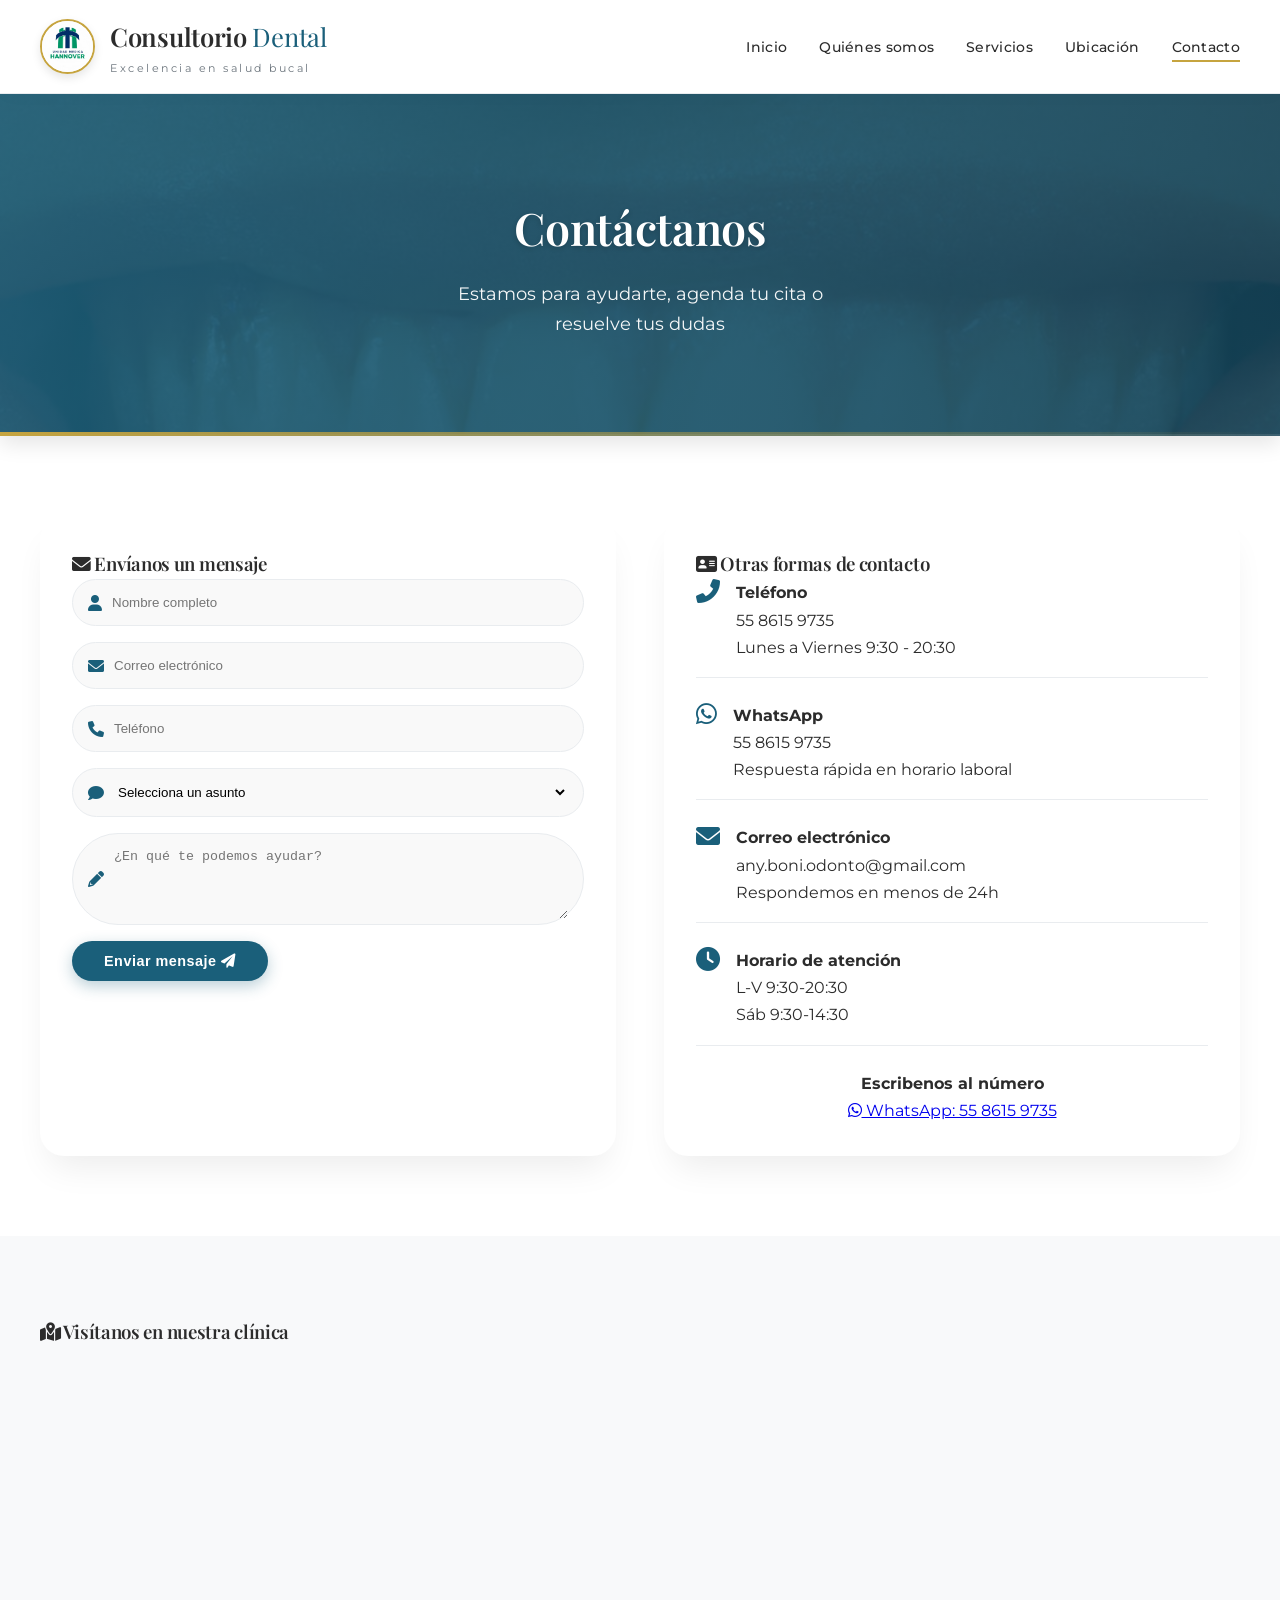
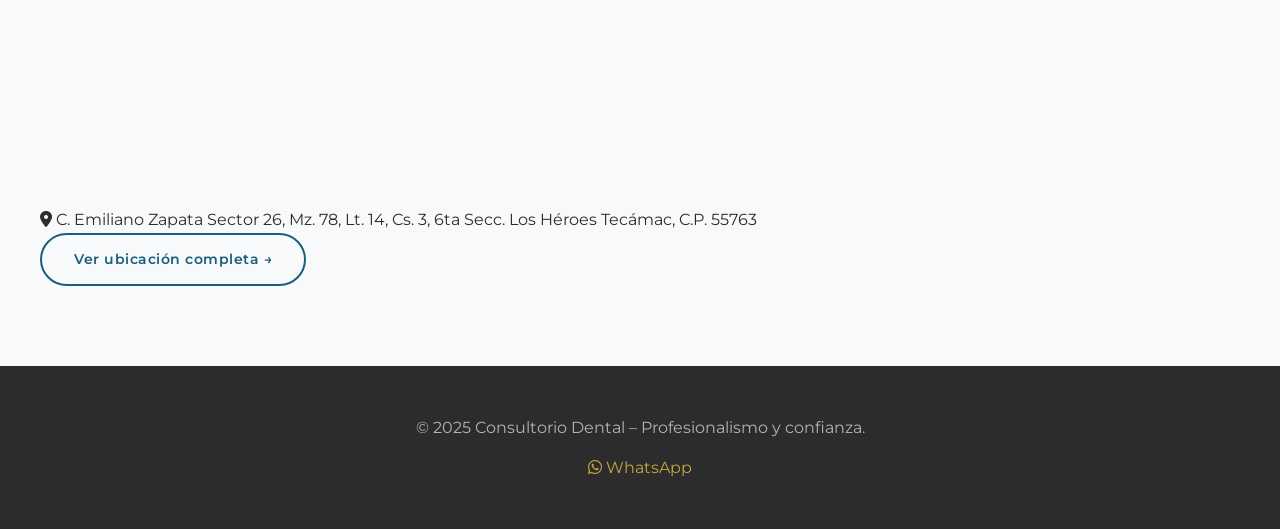
==== contacto.html @ 0c6edaa0 "Primer commit" ====
<!DOCTYPE html>
<html lang="es">
<head>
    <meta charset="UTF-8">
    <meta name="viewport" content="width=device-width, initial-scale=1.0">
    <title>Contacto | Consultorio Dental</title>
    <link rel="stylesheet" href="css/estilo.css">
    <link href="https://fonts.googleapis.com/css2?family=Playfair+Display:wght@400;600;700&family=Montserrat:wght@300;400;500;600&display=swap" rel="stylesheet">
    <link rel="stylesheet" href="https://cdnjs.cloudflare.com/ajax/libs/font-awesome/6.0.0-beta3/css/all.min.css">
</head>
<body>

<header>
    <div class="container">
        <div class="logo">
            <img src="img/logo.jpg" alt="Logo" class="logo-img">
            <div class="logo-texto">
                <h1>Consultorio<span> Dental</span></h1>
                <p>Excelencia en salud bucal</p>
            </div>
        </div>
        <nav>
            <ul>
                <li><a href="index.html">Inicio</a></li>
                <li><a href="quienes-somos.html">Quiénes somos</a></li>
                <li><a href="servicios.html">Servicios</a></li>
                <li><a href="ubicacion.html">Ubicación</a></li>
                <li><a href="contacto.html" class="active">Contacto</a></li>
            </ul>
        </nav>
        <div class="menu-movil" id="menu-movil">☰</div>
    </div>
</header>

<section class="hero-contacto">
    <div class="hero-contenido">
        <h2>Contáctanos</h2>
        <p>Estamos para ayudarte, agenda tu cita o resuelve tus dudas</p>
    </div>
</section>

<section class="seccion">
    <div class="container">
        <div class="contacto-grid">
            <div class="formulario-contacto">
                <h3><i class="fas fa-envelope"></i> Envíanos un mensaje</h3>
                <form id="form-contacto">
                    <div class="form-grupo"><i class="fas fa-user"></i><input type="text" id="nombre" placeholder="Nombre completo" required></div>
                    <div class="form-grupo"><i class="fas fa-envelope"></i><input type="email" id="email" placeholder="Correo electrónico" required></div>
                    <div class="form-grupo"><i class="fas fa-phone"></i><input type="tel" id="telefono" placeholder="Teléfono"></div>
                    <div class="form-grupo"><i class="fas fa-comment"></i><select id="asunto"><option value="">Selecciona un asunto</option><option>Agendar cita</option><option>Duda sobre tratamiento</option><option>Queja o sugerencia</option><option>Cotización</option></select></div>
                    <div class="form-grupo"><i class="fas fa-pencil-alt"></i><textarea id="mensaje" rows="4" placeholder="¿En qué te podemos ayudar?"></textarea></div>
                    <button type="submit" class="btn-primario">Enviar mensaje <i class="fas fa-paper-plane"></i></button>
                    <p id="respuesta-form" style="margin-top:1rem; text-align:center"></p>
                </form>
            </div>
            <div class="info-contacto">
                <h3><i class="fas fa-address-card"></i> Otras formas de contacto</h3>
                <div class="contacto-item"><i class="fas fa-phone-alt"></i><div><strong>Teléfono</strong><p>55 8615 9735</p><span>Lunes a Viernes 9:30 - 20:30</span></div></div>
                <div class="contacto-item"><i class="fab fa-whatsapp"></i><div><strong>WhatsApp</strong><p>55 8615 9735</p><span>Respuesta rápida en horario laboral</span></div></div>
                <div class="contacto-item"><i class="fas fa-envelope"></i><div><strong>Correo electrónico</strong><p>any.boni.odonto@gmail.com</p><span>Respondemos en menos de 24h</span></div></div>
                <div class="contacto-item"><i class="fas fa-clock"></i><div><strong>Horario de atención</strong><p>L-V 9:30-20:30<br>Sáb 9:30-14:30</p></div></div>
                <div class="redes-sociales"><h4>Escribenos al número</h4><a href="#"><i class="fab fa-whatsapp"></i> WhatsApp: 55 8615 9735 </a></div>
            </div>
        </div>
    </div>
</section>

<section class="seccion fondo-claro">
    <div class="container">
        <div class="mapa-mini">
            <h3><i class="fas fa-map-marked-alt"></i> Visítanos en nuestra clínica</h3>
            <div class="mapa-wrapper"><iframe src="https://www.google.com/maps/embed?pb=!1m18!1m12!1m3!1d3758.0248888533424!2d-99.01874602500787!3d19.626233681694966!2m3!1f0!2f0!3f0!3m2!1i1024!2i768!4f13.1!3m3!1m2!1s0x85d1f104c7d657c3%3A0x801d7cba22b5bb3d!2sUnidad%20M%C3%A9dica%20Hannover!5e0!3m2!1ses!2smx!4v1776905349862!5m2!1ses!2smx" width="600" height="450" style="border:0;" allowfullscreen="" loading="lazy" referrerpolicy="no-referrer-when-downgrade"></iframe></div>
            <p class="direccion-mini"><i class="fas fa-location-dot"></i> C. Emiliano Zapata Sector 26, Mz. 78, Lt. 14, Cs. 3, 6ta Secc. Los Héroes Tecámac, C.P. 55763</p>
            <a href="ubicacion.html" class="btn-secundario">Ver ubicación completa →</a>
        </div>
    </div>
</section>

<footer>
    <div class="container">
        <p>&copy; 2025 Consultorio Dental – Profesionalismo y confianza.</p>
        <div class="redes">
            <a href="#"><i class="fab fa-whatsapp"></i> WhatsApp</a>
        </div>
    </div>
</footer>

<script src="js/script.js"></script>
</body>
</html>
---- css/estilo.css ----
/* ========== VARIABLES PREMIUM ========== */
:root {
    --primary: #1a5f7a;
    --primary-dark: #0e3e52;
    --accent: #c6a43f;
    --dark: #2c2c2c;
    --light-bg: #f8f9fa;
    --gray: #6c757d;
    --border: #e9ecef;
    --shadow: 0 20px 35px -10px rgba(0,0,0,0.08);
    --shadow-hover: 0 25px 45px -12px rgba(0,0,0,0.15);
}

* {
    margin: 0;
    padding: 0;
    box-sizing: border-box;
}

body {
    font-family: 'Montserrat', sans-serif;
    line-height: 1.7;
    color: var(--dark);
    background-color: #fff;
}

h1, h2, h3, .logo-texto h1 {
    font-family: 'Playfair Display', serif;
    font-weight: 600;
    letter-spacing: -0.3px;
}

.container {
    max-width: 1280px;
    margin: 0 auto;
    padding: 0 40px;
}

/* ========== HEADER ========== */
header {
    background: rgba(255,255,255,0.98);
    backdrop-filter: blur(8px);
    box-shadow: 0 2px 20px rgba(0,0,0,0.02);
    position: sticky;
    top: 0;
    z-index: 1000;
    border-bottom: 1px solid var(--border);
}

header .container {
    display: flex;
    justify-content: space-between;
    align-items: center;
    padding: 15px 40px;
}

.logo {
    display: flex;
    align-items: center;
    gap: 15px;
}

.logo-img {
    width: 55px;
    height: 55px;
    border-radius: 50%;
    object-fit: cover;
    border: 2px solid var(--accent);
    box-shadow: 0 4px 10px rgba(0,0,0,0.1);
    transition: transform 0.3s;
}

.logo-img:hover {
    transform: scale(1.05);
}

.logo-texto h1 {
    font-size: 1.6rem;
    color: var(--dark);
    margin: 0;
}

.logo-texto h1 span {
    font-weight: 300;
    color: var(--primary);
}

.logo-texto p {
    font-size: 0.7rem;
    letter-spacing: 2.5px;
    color: var(--gray);
    margin: 0;
}

/* Navegación */
nav ul {
    display: flex;
    list-style: none;
    gap: 2rem;
}

nav a {
    text-decoration: none;
    font-weight: 500;
    color: var(--dark);
    transition: color 0.3s;
    font-size: 0.9rem;
    letter-spacing: 0.3px;
    position: relative;
}

nav a::after {
    content: '';
    position: absolute;
    bottom: -6px;
    left: 0;
    width: 0;
    height: 2px;
    background: var(--accent);
    transition: width 0.3s;
}

nav a:hover::after,
nav a.active::after {
    width: 100%;
}

nav a:hover {
    color: var(--primary);
}

.menu-movil {
    display: none;
    font-size: 1.8rem;
    cursor: pointer;
    color: var(--dark);
}

/* ========== BOTONES ========== */
.btn-primario, .btn-secundario {
    display: inline-block;
    padding: 12px 32px;
    border-radius: 50px;
    text-decoration: none;
    font-weight: 600;
    letter-spacing: 0.5px;
    transition: all 0.4s ease;
    cursor: pointer;
    border: none;
    font-size: 0.9rem;
}

.btn-primario {
    background: var(--primary);
    color: white;
    box-shadow: 0 5px 15px rgba(26,95,122,0.3);
}

.btn-primario:hover {
    background: var(--primary-dark);
    transform: translateY(-3px);
    box-shadow: 0 8px 25px rgba(26,95,122,0.4);
}

.btn-secundario {
    background: transparent;
    color: var(--primary);
    border: 2px solid var(--primary);
}

.btn-secundario:hover {
    background: var(--primary);
    color: white;
    transform: translateY(-3px);
}

/* ========== HERO PRINCIPAL CON PARALLAX ========== */
.hero {
    background: linear-gradient(rgba(0,0,0,0.45), rgba(0,0,0,0.35)), url('../img/hero.jpg') center 40% / cover no-repeat;
    background-attachment: fixed;
    min-height: 70vh;
    display: flex;
    align-items: center;
    justify-content: center;
    text-align: center;
    color: white;
    position: relative;
}

.hero-contenido {
    max-width: 800px;
    margin: 0 auto;
    padding: 20px;
}

.hero h2 {
    font-size: 3rem;
    margin-bottom: 1rem;
}

.hero p {
    font-size: 1.1rem;
    margin-bottom: 2rem;
}

/* ========== HERO INTERNOS CON PARALLAX ========== */
.hero-interno, 
.hero-servicios, 
.hero-ubicacion, 
.hero-contacto {
    background: linear-gradient(105deg, rgba(26,95,122,0.9) 0%, rgba(14,62,82,0.9) 100%), url('../img/hero.jpg') center/cover no-repeat;
    background-attachment: fixed;
    min-height: 38vh;
    display: flex;
    align-items: center;
    justify-content: center;
    text-align: center;
    color: white;
    position: relative;
    box-shadow: inset 0 -2px 0 rgba(255,255,255,0.1), 0 8px 20px rgba(0,0,0,0.1);
}

/* Detalle decorativo inferior (línea dorada) */
.hero-interno::after,
.hero-servicios::after,
.hero-ubicacion::after,
.hero-contacto::after {
    content: "";
    position: absolute;
    bottom: 0;
    left: 0;
    width: 100%;
    height: 4px;
    background: linear-gradient(90deg, var(--accent) 0%, rgba(198,164,63,0) 100%);
}

.hero-interno h2,
.hero-servicios h2,
.hero-ubicacion h2,
.hero-contacto h2 {
    font-size: 2.8rem;
    margin-bottom: 0.8rem;
    text-shadow: 0 2px 5px rgba(0,0,0,0.2);
}

.hero-interno p,
.hero-servicios p,
.hero-ubicacion p,
.hero-contacto p {
    font-size: 1.1rem;
    opacity: 0.95;
}

/* ========== SECCIONES ========== */
.seccion {
    padding: 80px 0;
}

.fondo-claro {
    background-color: var(--light-bg);
}

/* Sección de llamada a la acción con parallax sutil */
.cta-parallax {
    background: linear-gradient(rgba(0,0,0,0.6), rgba(0,0,0,0.5)), url('../img/consultorio.jpg') center/cover no-repeat;
    background-attachment: fixed;
    color: white;
    text-align: center;
    padding: 80px 0;
}

.cta-parallax .container {
    position: relative;
    z-index: 2;
}

.cta-parallax h2 {
    font-size: 2rem;
    margin-bottom: 1rem;
}

.cta-parallax p {
    font-size: 1.1rem;
    margin-bottom: 2rem;
}

.cta-parallax .btn-primario {
    background: var(--accent);
    color: var(--dark);
}

.cta-parallax .btn-primario:hover {
    background: #b38f2a;
}

.titulo-seccion {
    text-align: center;
    font-size: 2.2rem;
    margin-bottom: 3rem;
    position: relative;
    color: var(--dark);
}

.titulo-seccion::after {
    content: '';
    display: block;
    width: 70px;
    height: 3px;
    background: var(--accent);
    margin: 20px auto 0;
}

/* Textos justificados */
p, .texto-justificado {
    text-align: justify;
}

/* ========== BENEFICIOS ========== */
.beneficios-grid {
    display: grid;
    grid-template-columns: repeat(4, 1fr);
    gap: 2rem;
}

.beneficio {
    text-align: center;
    padding: 2rem 1.5rem;
    background: white;
    border-radius: 24px;
    transition: all 0.4s;
    box-shadow: var(--shadow);
}

.beneficio:hover {
    transform: translateY(-8px);
    box-shadow: var(--shadow-hover);
}

.beneficio i {
    font-size: 2.5rem;
    color: var(--primary);
    margin-bottom: 1rem;
}

.beneficio h3 {
    font-size: 1.2rem;
    margin-bottom: 0.5rem;
}

.beneficio p {
    text-align: center;
}

/* ========== ESTADÍSTICAS (contador fijo 2000) ========== */
.estadisticas-grid {
    display: grid;
    grid-template-columns: repeat(3, 1fr);
    gap: 2rem;
    text-align: center;
}

.estadistica .numero {
    font-size: 2.8rem;
    font-weight: 700;
    color: var(--accent);
    font-family: 'Playfair Display', serif;
    display: block;
}

/* ========== FAQ ========== */
.faq-grid {
    display: grid;
    grid-template-columns: repeat(2, 1fr);
    gap: 1.5rem;
}

.faq-item {
    background: white;
    padding: 1.8rem;
    border-radius: 20px;
    box-shadow: var(--shadow);
    border: 1px solid var(--border);
    transition: all 0.3s;
}

.faq-item:hover {
    border-color: var(--accent);
}

.faq-pregunta {
    display: flex;
    align-items: center;
    gap: 12px;
    margin-bottom: 1rem;
}

.faq-pregunta i {
    font-size: 1.3rem;
    color: var(--accent);
}

.faq-respuesta p {
    text-align: justify;
}

/* ========== QUIÉNES SOMOS ========== */
.quienes-grid {
    display: grid;
    grid-template-columns: 1fr 1fr;
    gap: 3rem;
    align-items: center;
}

.quienes-texto p {
    text-align: justify;
    margin-bottom: 1rem;
}

.valores {
    display: grid;
    grid-template-columns: repeat(2, 1fr);
    gap: 1rem;
    margin-top: 2rem;
}

.valor {
    display: flex;
    align-items: center;
    gap: 10px;
    background: #eef2f5;
    padding: 10px 15px;
    border-radius: 40px;
}

.valor i {
    color: var(--primary);
}

.quienes-imagen img {
    width: 100%;
    border-radius: 24px;
    box-shadow: var(--shadow);
}

/* Equipo centrado */
.equipo-centrado {
    display: flex;
    justify-content: center;
}

.miembro-centrado {
    background: white;
    padding: 2rem;
    border-radius: 28px;
    text-align: center;
    max-width: 400px;
    box-shadow: var(--shadow);
    transition: transform 0.3s;
}

.miembro-centrado:hover {
    transform: translateY(-8px);
}

.miembro-centrado i {
    font-size: 4rem;
    color: var(--accent);
    margin-bottom: 1rem;
}

/* Misión y visión */
.mision-vision-grid {
    display: grid;
    grid-template-columns: 1fr 1fr;
    gap: 2rem;
}

.mision, .vision {
    text-align: center;
    padding: 2rem;
    background: #eef2f5;
    border-radius: 28px;
}

.mision p, .vision p {
    text-align: justify;
}

/* ========== SERVICIOS (sin precios) ========== */
.servicios-detallados {
    display: flex;
    flex-direction: column;
    gap: 2rem;
}

.servicio-detalle {
    display: flex;
    gap: 2rem;
    background: white;
    padding: 2rem;
    border-radius: 24px;
    box-shadow: var(--shadow);
    transition: transform 0.3s;
}

.servicio-detalle:hover {
    transform: translateX(8px);
}

.servicio-icono i {
    font-size: 3rem;
    color: var(--primary);
}

.servicio-info h3 {
    font-size: 1.4rem;
    color: var(--primary);
    margin-bottom: 0.8rem;
}

.servicio-info p {
    text-align: justify;
    margin-bottom: 0.5rem;
}

.servicio-info ul {
    list-style: none;
    margin-top: 0.5rem;
}

.servicio-info ul li {
    margin-bottom: 0.4rem;
    font-size: 0.95rem;
}

.servicio-info ul li i {
    color: var(--accent);
    margin-right: 8px;
}

.garantia {
    text-align: center;
    padding: 2rem;
}

/* ========== UBICACIÓN ========== */
.ubicacion-principal {
    display: grid;
    grid-template-columns: 1fr 1fr;
    gap: 2rem;
}

.mapa-container iframe {
    width: 100%;
    height: 450px;
    border-radius: 24px;
    box-shadow: var(--shadow);
}

.info-ubicacion {
    display: flex;
    flex-direction: column;
    gap: 1.5rem;
}

.direccion-card, .horarios-card, .contacto-card {
    display: flex;
    gap: 1rem;
    background: white;
    padding: 1.5rem;
    border-radius: 20px;
    box-shadow: var(--shadow);
}

.direccion-card i, .horarios-card i, .contacto-card i {
    font-size: 2rem;
    color: var(--primary);
}

.referencias-grid {
    display: grid;
    grid-template-columns: repeat(4, 1fr);
    gap: 1.5rem;
}

.referencia {
    background: white;
    padding: 1.5rem;
    border-radius: 20px;
    text-align: center;
    transition: transform 0.3s;
    box-shadow: var(--shadow);
}

.referencia:hover {
    transform: translateY(-5px);
}

/* Cómo llegar - centrado */
.como-llegar {
    text-align: center;
}

.como-llegar h3 {
    font-size: 1.8rem;
    color: var(--primary);
    margin-bottom: 1.5rem;
}

.rutas {
    display: flex;
    flex-direction: column;
    align-items: center;
    gap: 1rem;
    max-width: 600px;
    margin: 0 auto;
}

.ruta {
    display: flex;
    align-items: center;
    justify-content: center;
    gap: 1rem;
    background: #eef2f5;
    padding: 1rem 2rem;
    border-radius: 50px;
    width: 100%;
}

.ruta i {
    font-size: 1.2rem;
    color: var(--primary);
    width: 30px;
}

.ruta span {
    font-size: 0.9rem;
    color: #333;
}

/* ========== CONTACTO ========== */
.contacto-grid {
    display: grid;
    grid-template-columns: 1fr 1fr;
    gap: 3rem;
}

.formulario-contacto, .info-contacto {
    background: white;
    padding: 2rem;
    border-radius: 24px;
    box-shadow: var(--shadow);
}

.form-grupo {
    display: flex;
    align-items: center;
    gap: 10px;
    border: 1px solid var(--border);
    border-radius: 50px;
    padding: 5px 15px;
    margin-bottom: 1rem;
    background: #f9f9f9;
    transition: border 0.3s;
}

.form-grupo:focus-within {
    border-color: var(--accent);
}

.form-grupo i {
    color: var(--primary);
}

.form-grupo input, .form-grupo select, .form-grupo textarea {
    width: 100%;
    padding: 10px 0;
    border: none;
    background: transparent;
    outline: none;
}

.contacto-item {
    display: flex;
    gap: 1rem;
    margin-bottom: 1.5rem;
    padding-bottom: 1rem;
    border-bottom: 1px solid var(--border);
}

.contacto-item i {
    font-size: 1.5rem;
    color: var(--primary);
}

.redes-sociales {
    text-align: center;
    margin-top: 1.5rem;
}

/* ========== FOOTER CENTRADO ========== */
footer {
    background: var(--dark);
    color: #adb5bd;
    text-align: center;
    padding: 3rem 0;
}

footer .container {
    display: flex;
    flex-direction: column;
    align-items: center;
    justify-content: center;
}

footer p {
    margin-bottom: 0.8rem;
    text-align: center;
}

footer .redes {
    display: flex;
    gap: 1rem;
    justify-content: center;
}

footer a {
    color: var(--accent);
    text-decoration: none;
}

/* ========== RESPONSIVE ========== */
@media (max-width: 992px) {
    .container { padding: 0 30px; }
    .beneficios-grid, .referencias-grid { grid-template-columns: repeat(2,1fr); }
    .contacto-grid, .ubicacion-principal, .quienes-grid, .mision-vision-grid { grid-template-columns: 1fr; }
}

@media (max-width: 768px) {
    nav ul {
        display: none;
        flex-direction: column;
        background: white;
        position: absolute;
        top: 80px;
        left: 0;
        width: 100%;
        padding: 2rem;
        box-shadow: 0 10px 20px rgba(0,0,0,0.05);
        z-index: 999;
    }
    nav ul.activo { display: flex; }
    .menu-movil { display: block; }
    .hero h2 { font-size: 2rem; }
    .hero-interno h2, .hero-servicios h2 { font-size: 2rem; }
    .beneficios-grid, .referencias-grid { grid-template-columns: 1fr; }
    .servicio-detalle { flex-direction: column; text-align: center; }
    .logo-img { width: 45px; height: 45px; }
    .estadisticas-grid { grid-template-columns: 1fr; gap: 1rem; }
    .hero, .hero-interno, .hero-servicios, .hero-ubicacion, .hero-contacto, .cta-parallax {
        background-attachment: scroll;
    }
}







/* ========== SECCIÓN CTA (SIN PARALLAX, SOLO FONDO ELEGANTE) ========== */
.cta-simple {
    background: linear-gradient(135deg, var(--primary) 0%, var(--primary-dark) 100%);
    color: white;
    text-align: center;
    padding: 80px 0;
}

.cta-simple .container {
    position: relative;
    z-index: 2;
}

.cta-simple h2 {
    font-size: 2rem;
    margin-bottom: 1rem;
}

.cta-simple p {
    font-size: 1.1rem;
    margin-bottom: 2rem;
    max-width: 700px;
    margin-left: auto;
    margin-right: auto;
}

.cta-simple .btn-primario {
    background: var(--accent);
    color: var(--dark);
}

.cta-simple .btn-primario:hover {
    background: #b38f2a;
}

/* ========== SECCIÓN CON PARALLAX (para Nuestra esencia) ========== */
.parallax-bg {
    background: linear-gradient(rgba(0,0,0,0.6), rgba(0,0,0,0.5)), url('../img/consultorio.jpg') center/cover no-repeat;
    background-attachment: fixed;
    color: white;
    padding: 80px 0;
}

.parallax-bg .container {
    position: relative;
    z-index: 2;
}

.parallax-bg .titulo-seccion {
    color: white;
}

.parallax-bg .titulo-seccion::after {
    background: var(--accent);
}

.parallax-bg .quienes-texto p {
    color: white;
}

.parallax-bg .valores .valor {
    background: rgba(255,255,255,0.2);
    color: white;
}

.parallax-bg .valores .valor i {
    color: var(--accent);
}

.parallax-bg .valores .valor span {
    color: white;
}

.hero-contenido p {
    text-align: center;
    margin-left: auto;
    margin-right: auto;
    max-width: 80%; /* Opcional: para que no ocupe todo el ancho */
}





.miembro-centrado p {
    text-align: center;
}
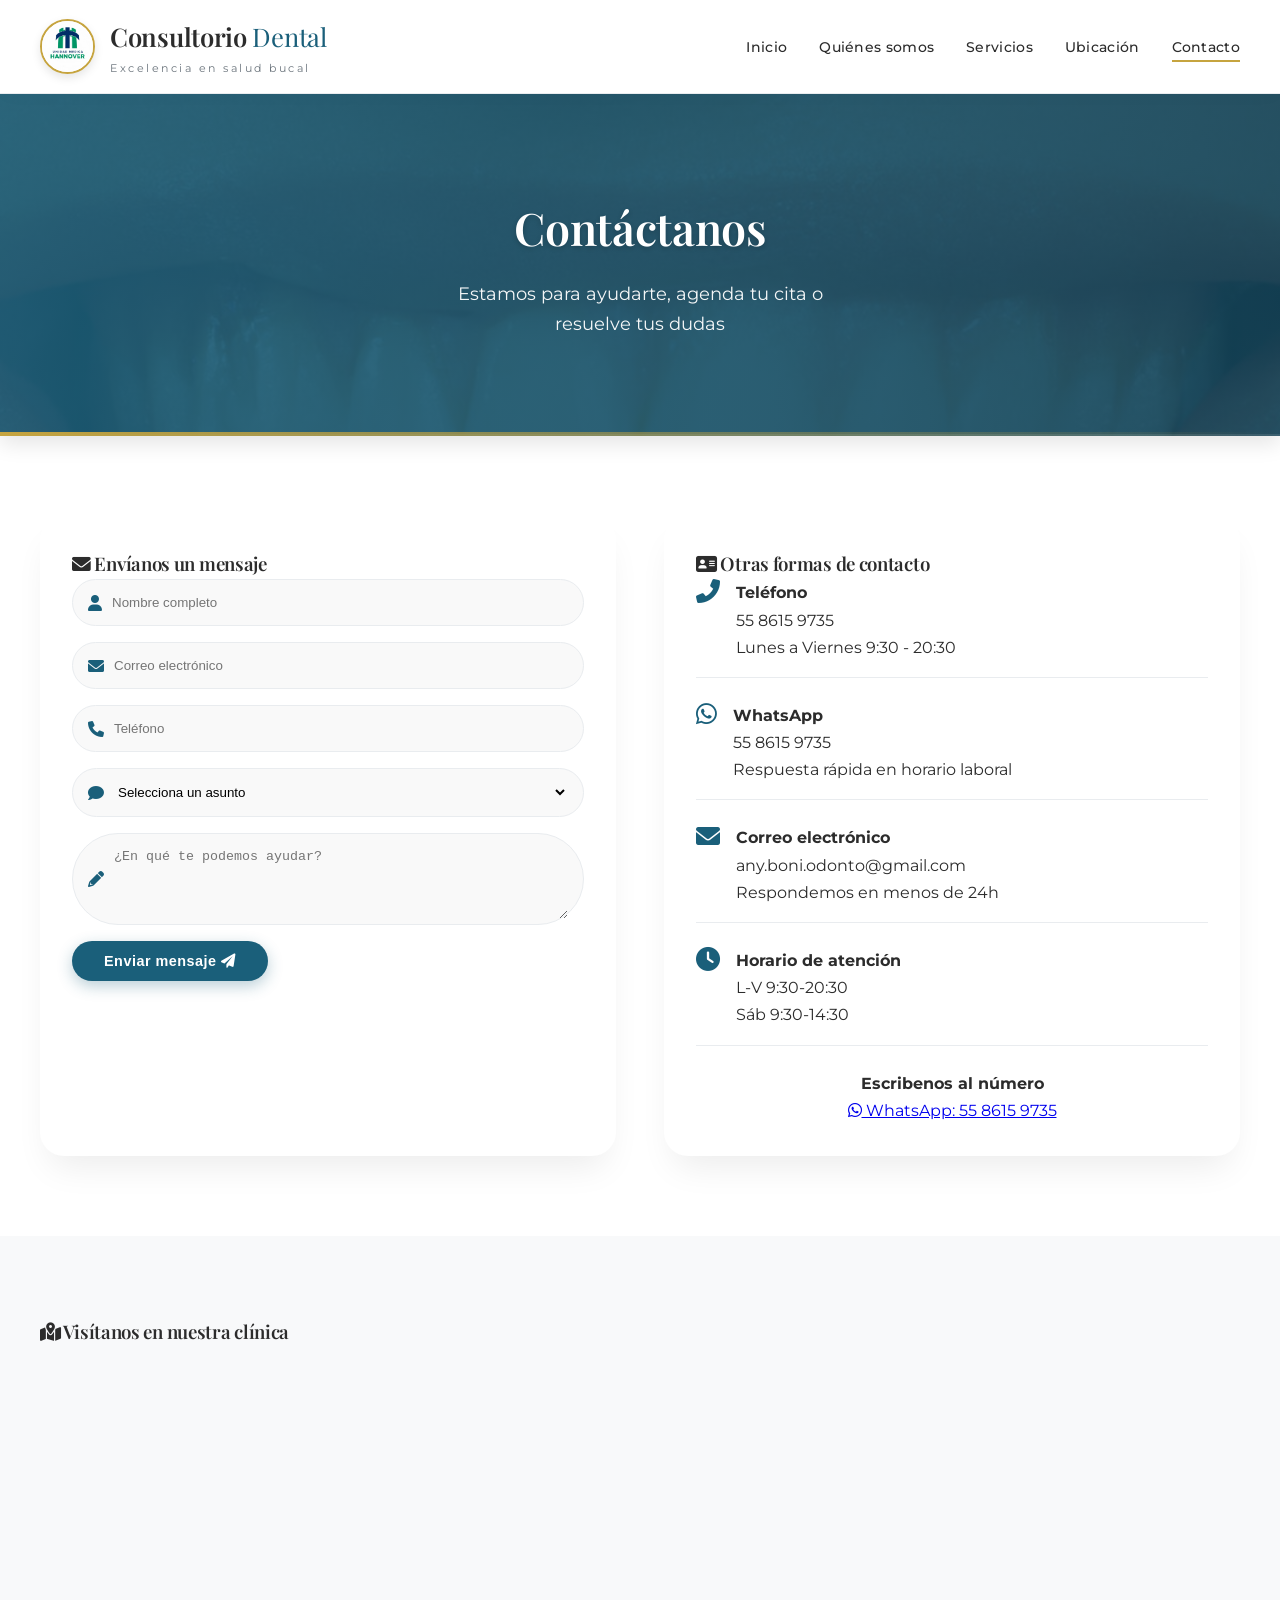
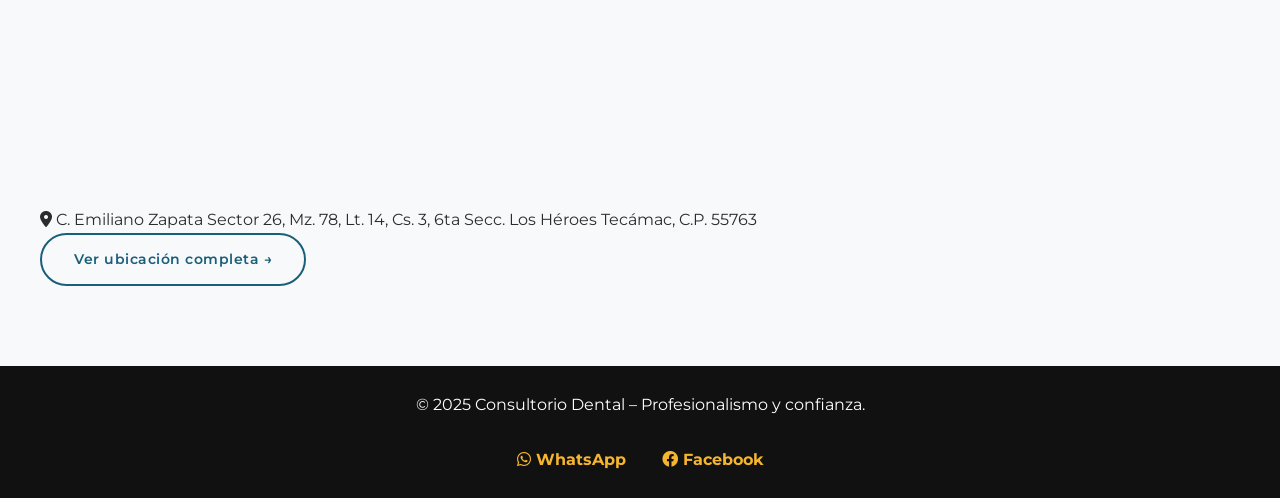
==== commit 56526759: "Agregue whatsapp y facebook al footer" ====
--- a/contacto.html
+++ b/contacto.html
@@ -80,8 +80,15 @@
 <footer>
     <div class="container">
         <p>&copy; 2025 Consultorio Dental – Profesionalismo y confianza.</p>
+
         <div class="redes">
-            <a href="#"><i class="fab fa-whatsapp"></i> WhatsApp</a>
+            <a href="https://wa.me/521XXXXXXXXXX">
+                <i class="fab fa-whatsapp"></i> WhatsApp
+            </a>
+
+            <a href="https://facebook.com/TUPAGINA">
+                <i class="fab fa-facebook"></i> Facebook
+            </a>
         </div>
     </div>
 </footer>
--- a/css/estilo.css
+++ b/css/estilo.css
@@ -854,4 +854,28 @@
 
 .miembro-centrado p {
     text-align: center;
+}
+
+
+footer {
+    background: #111;
+    color: white;
+    text-align: center;
+    padding: 25px 0;
+}
+
+.redes {
+    margin-top: 15px;
+}
+
+.redes a {
+    color: #f5b52e;
+    text-decoration: none;
+    font-weight: bold;
+    margin: 0 10px;
+    display: inline-block;
+}
+
+.redes a:hover {
+    color: white;
 }
